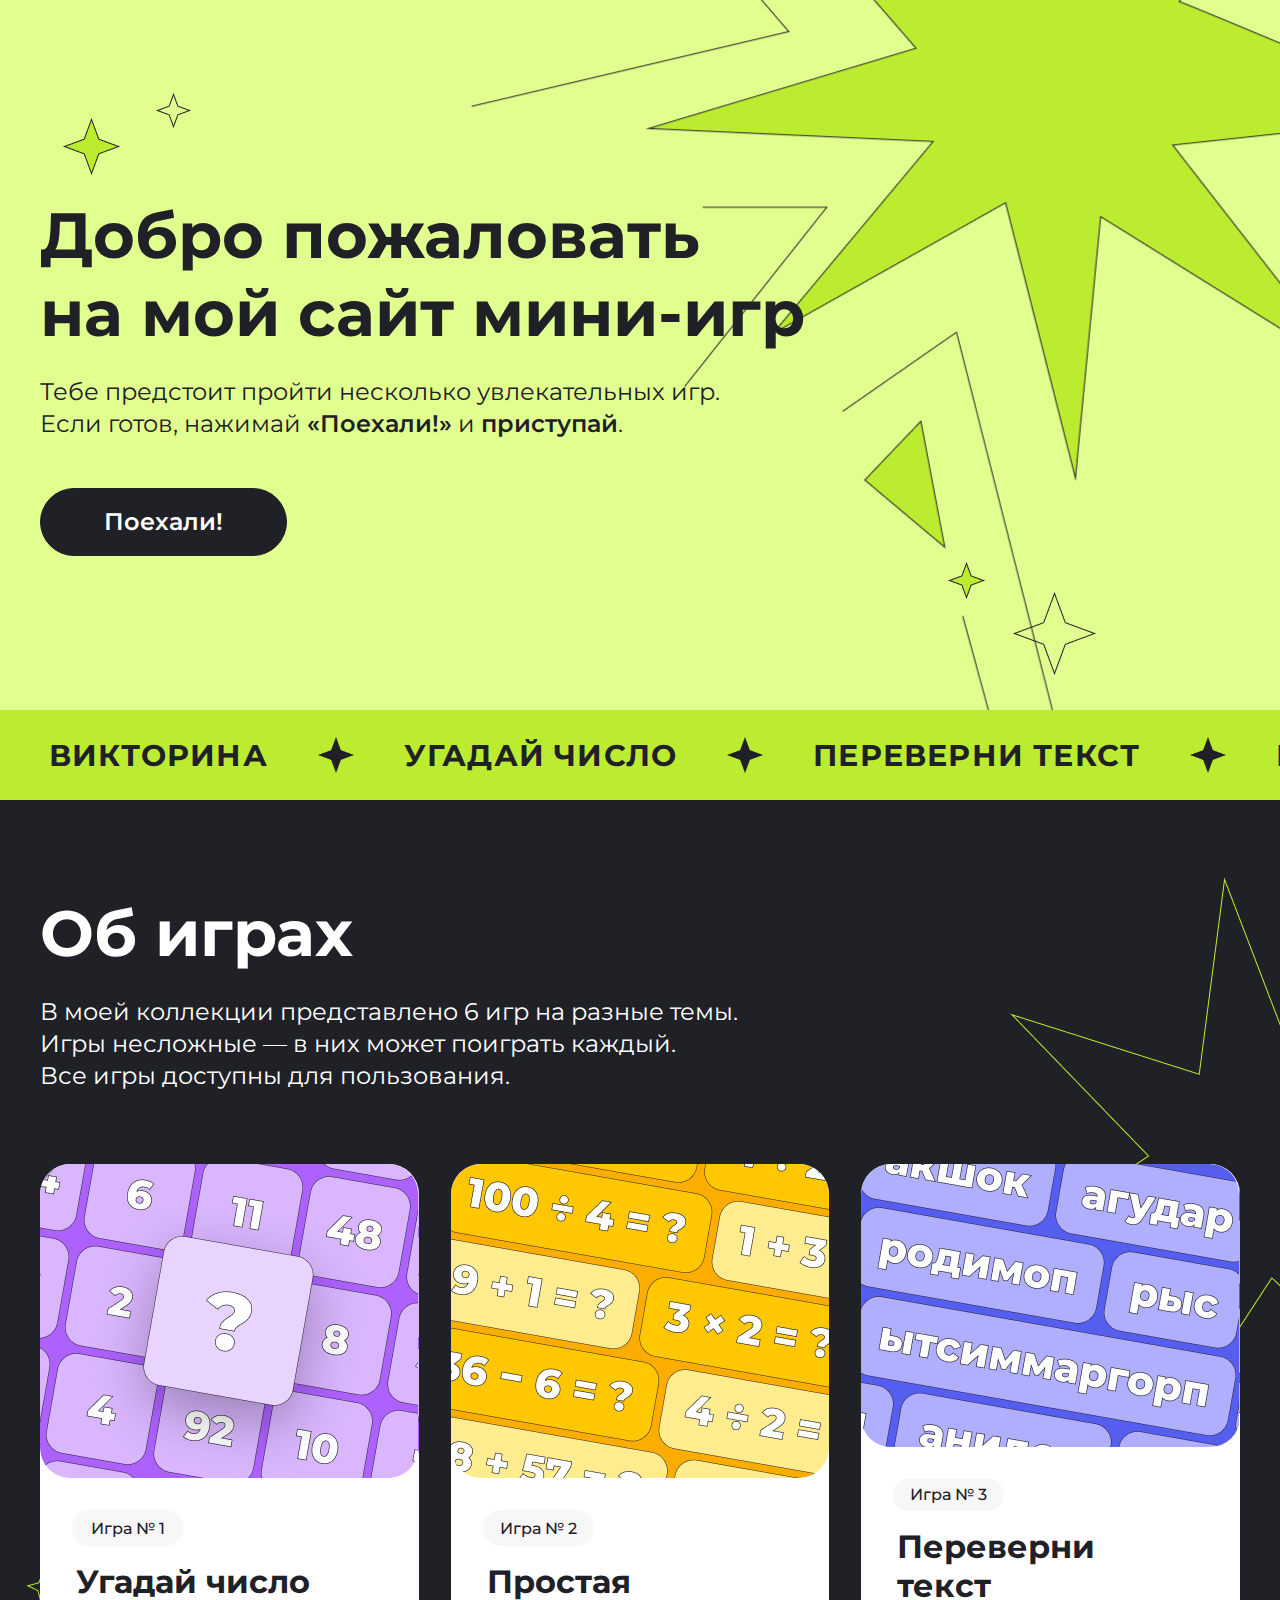
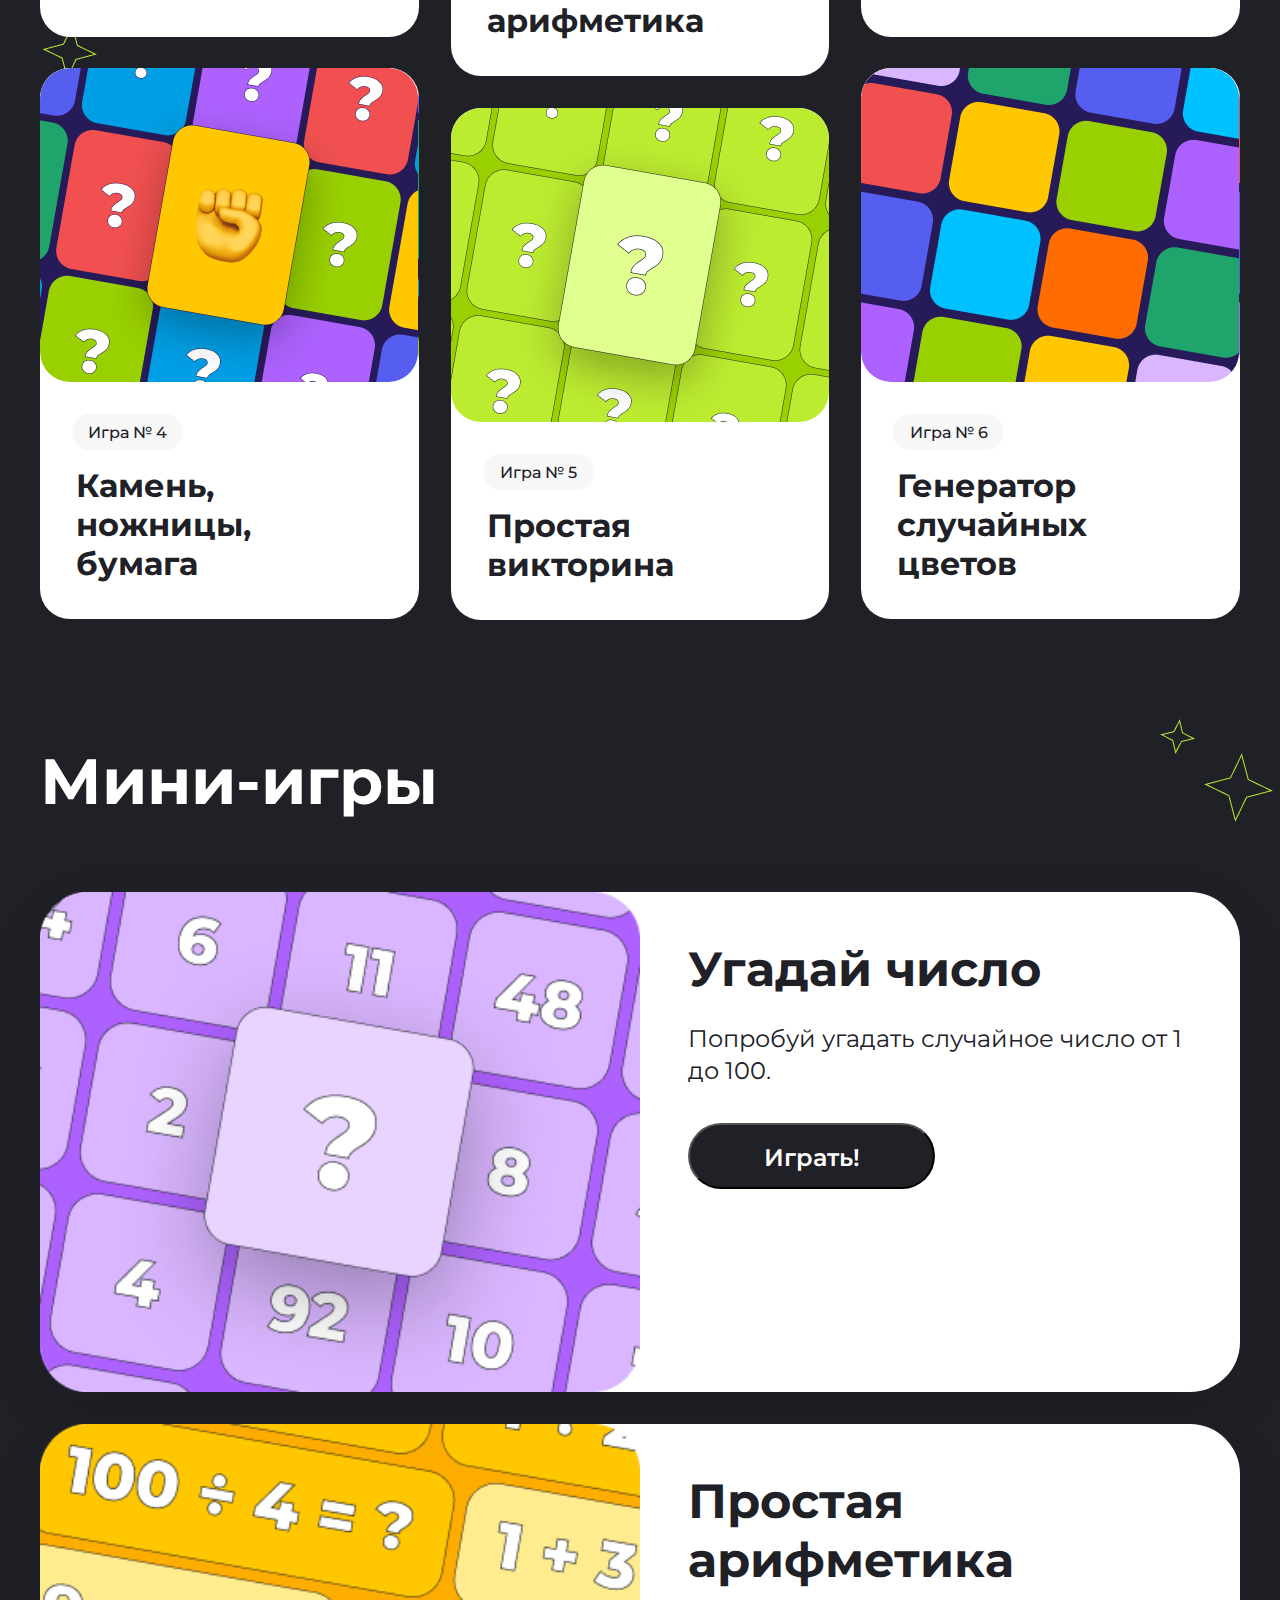
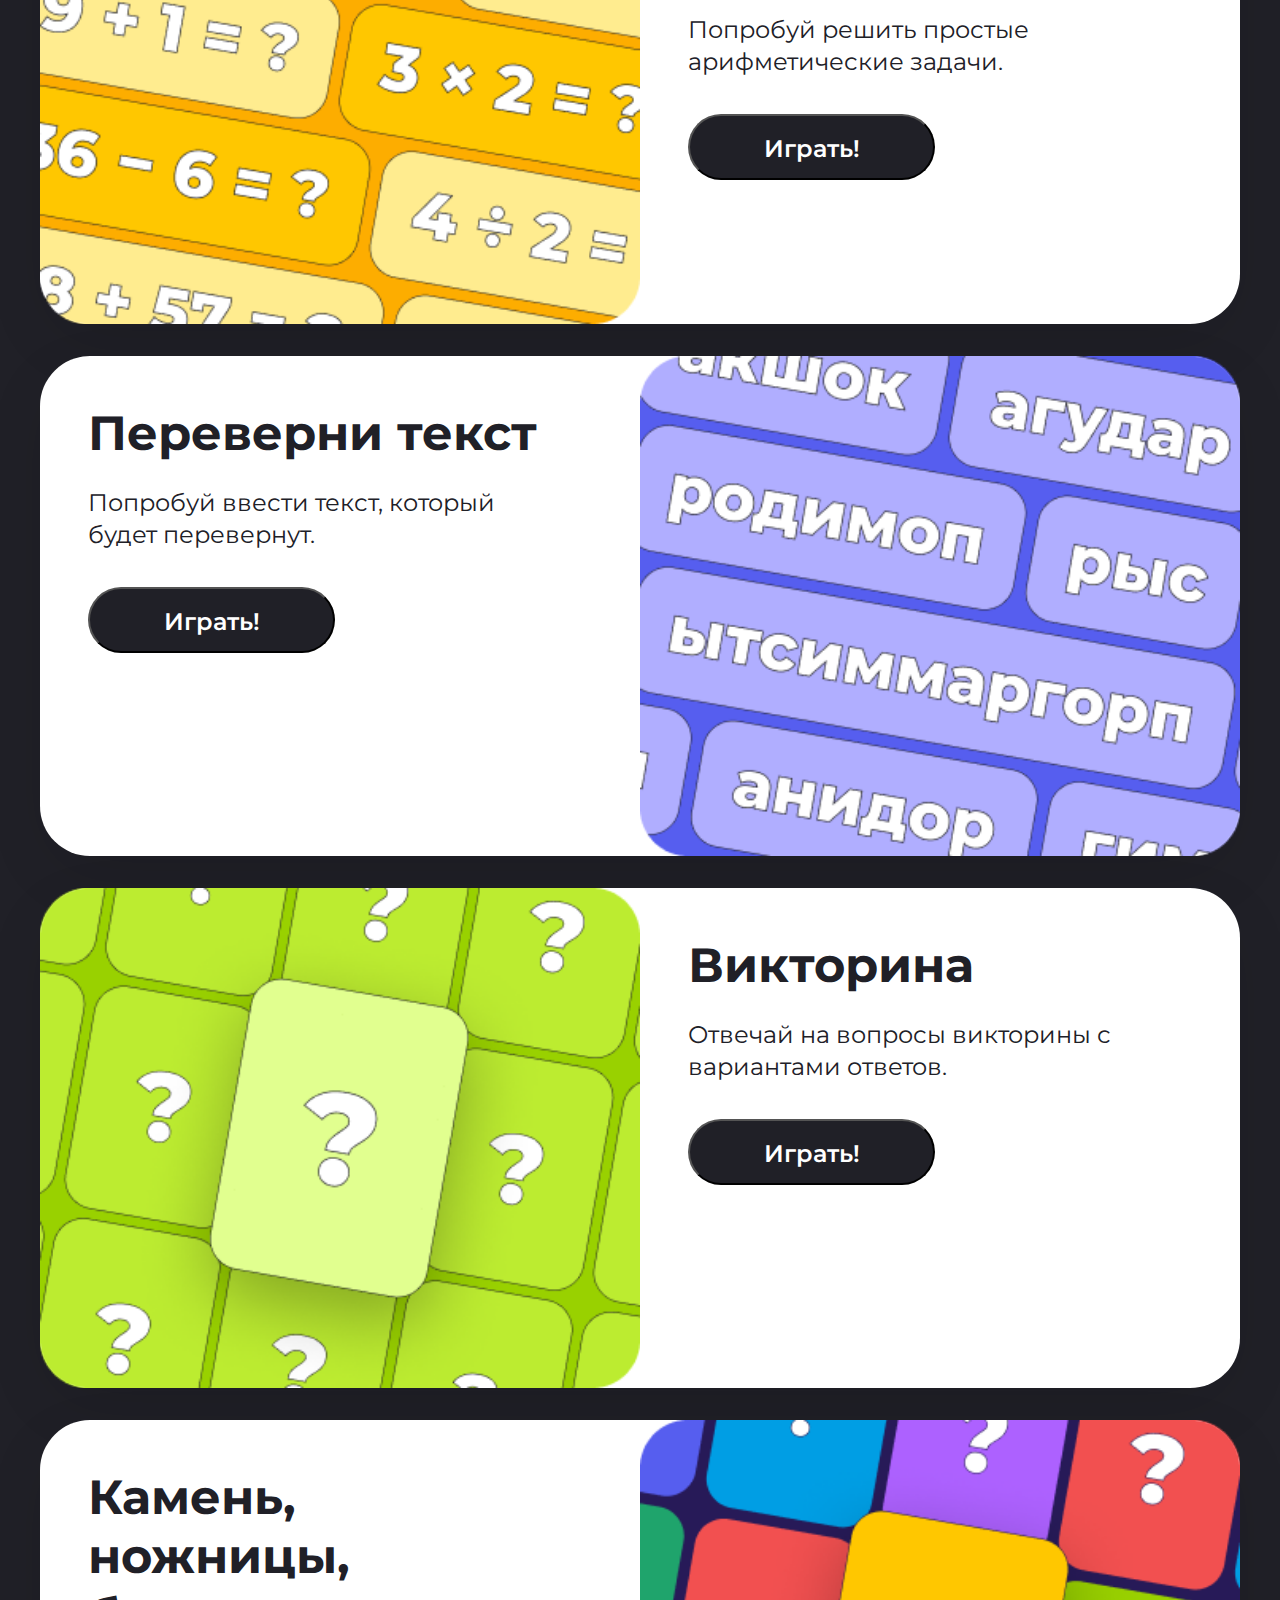
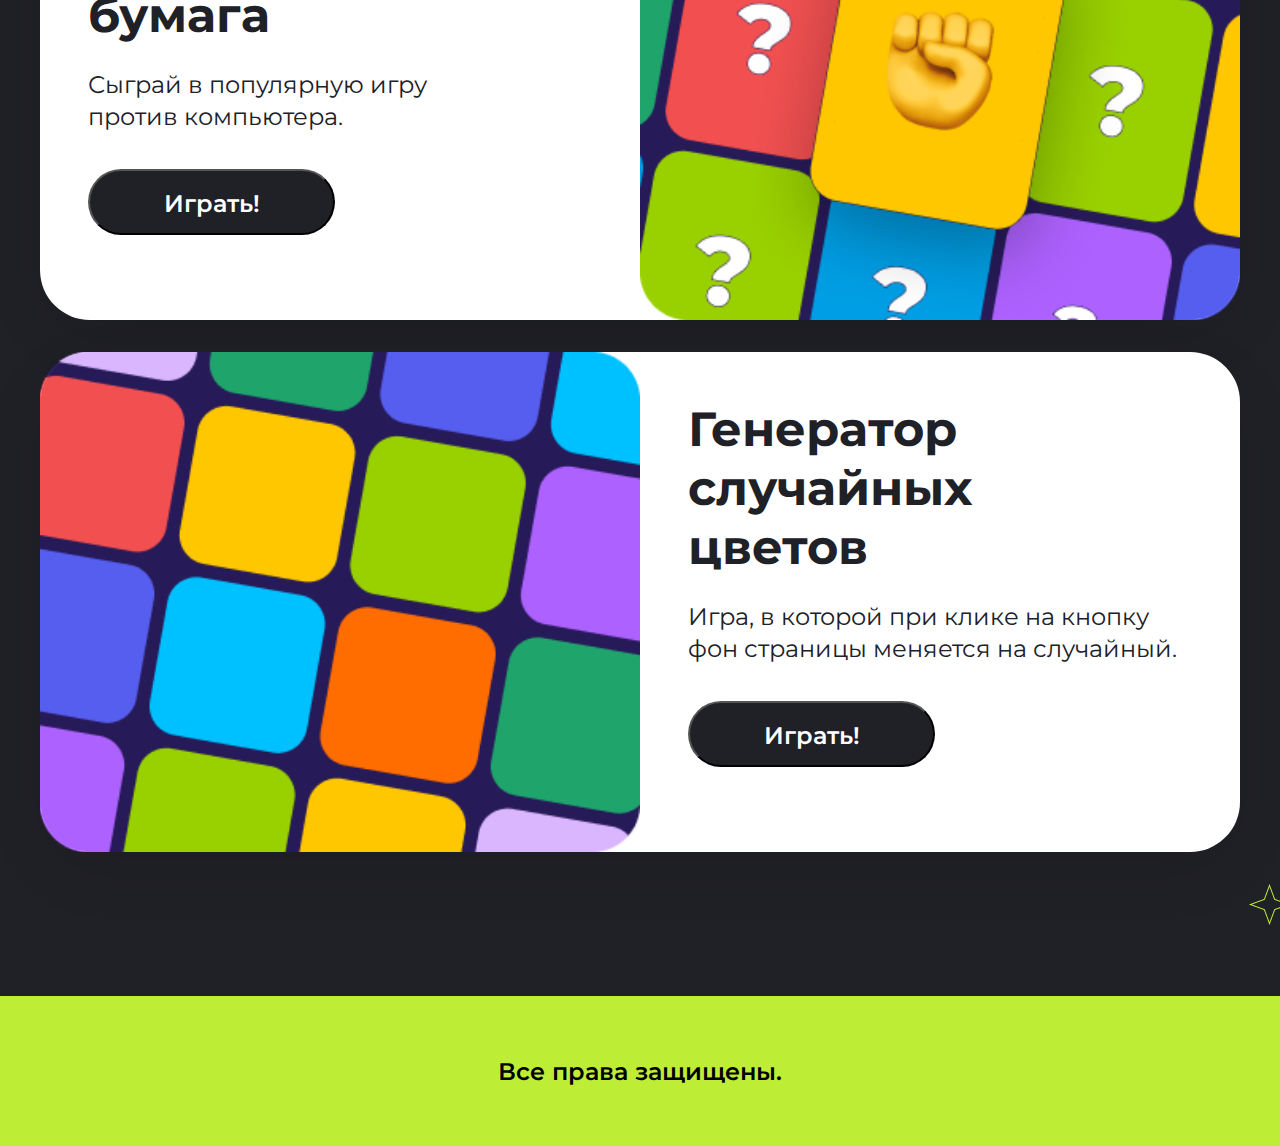
==== index.html @ 192790c7 "улучшил решение в заданиях по коду в hw-5.js" ====
<!DOCTYPE html>
<html lang="en">

<head>
    <meta charset="UTF-8">
    <meta http-equiv="X-UA-Compatible" content="IE=edge">
    <meta name="viewport" content="width=device-width, initial-scale=1.0">
    <title>Мини-игры</title>
    <link rel="preconnect" href="https://fonts.googleapis.com">
    <link rel="preconnect" href="https://fonts.gstatic.com" crossorigin>
    <link href="https://fonts.googleapis.com/css2?family=Montserrat:wght@400;500;600;700&display=swap" rel="stylesheet">
    <link rel="stylesheet" href="style.css">
</head>

<body>
    <div class="top center">
        <header class="top__header">
            <section class="top__content">
                <h1 class="top__title">Добро пожаловать <br> на мой сайт мини-игр</h1>
                <p class="top__text">
                    Тебе предстоит пройти несколько<br class="top__mobile-br"> увлекательных игр.<br
                        class="top__desktop-br">
                    Если готов,<br class="top__mobile-br"> нажимай <span
                        class="top__text top__text_bold">«Поехали!»</span> и
                    <span class="top__text top__text_bold">приступай</span>.
                </p>
                <a href="#games" class="top__button" id="go-button">Поехали!</a>
            </section>
        </header>
    </div>

    <div class="banner">
        <div class="banner__content">
            <!-- Оригинальное содержимое -->
            <div class="banner__text">Викторина</div>
            <img src="img/Star.png" alt="banner__text" class="banner__star">
            <div class="banner__text">угадай число</div>
            <img src="img/Star.png" alt="banner__text" class="banner__star">
            <div class="banner__text">Переверни текст</div>
            <img src="img/Star.png" alt="banner__text" class="banner__star">
            <div class="banner__text">Простая арифметика</div>
            <img src="img/Star.png" alt="banner__text" class="banner__star">
            <div class="banner__text">Камень, ножницы, бумага</div>
            <img src="img/Star.png" alt="banner__text" class="banner__star">
            <div class="banner__text">Генератор случайных цветов</div>
            <img src="img/Star.png" alt="banner__text" class="banner__star">
            <!-- Дублированное содержимое -->
            <div class="banner__text">Викторина</div>
            <img src="img/Star.png" alt="banner__text" class="banner__star">
            <div class="banner__text">угадай число</div>
            <img src="img/Star.png" alt="banner__text" class="banner__star">
            <div class="banner__text">Переверни текст</div>
            <img src="img/Star.png" alt="banner__text" class="banner__star">
            <div class="banner__text">Простая арифметика</div>
            <img src="img/Star.png" alt="banner__text" class="banner__star">
            <div class="banner__text">Камень, ножницы, бумага</div>
            <img src="img/Star.png" alt="banner__text" class="banner__star">
            <div class="banner__text">Генератор случайных цветов</div>
            <img src="img/Star.png" alt="banner__text" class="banner__star">
        </div>
    </div>

    <section class="games center" id="games">
        <h2 class="games__title">Об играх</h2>
        <p class="games__description">
            В моей коллекции представлено 6 игр на разные темы. <br>
            Игры несложные — в них может поиграть каждый. <br>
            Все игры доступны для пользования.
        </p>
        <div class="games__list">
            <a class="games__card games__card_1" href="#game1">
                <div class="games__image games__image_1"></div>
                <div class="games__number">Игра № 1</div>
                <div class="games__name">Угадай число</div>
            </a>
            <a class="games__card games__card_2" href="#game2">
                <div class="games__image games__image_2"></div>
                <div class="games__number">Игра № 2</div>
                <div class="games__name">Простая арифметика</div>
            </a>
            <a class="games__card games__card_3" href="#game3">
                <div class="games__image games__image_3"></div>
                <div class="games__number">Игра № 3</div>
                <div class="games__name">Переверни текст</div>
            </a>
            <a class="games__card games__card_4 games__card_top" href="#game4">
                <div class="games__image games__image_4"></div>
                <div class="games__number">Игра № 4</div>
                <div class="games__name">Камень, ножницы, бумага</div>
            </a>
            <a class="games__card games__card_5" href="#game5">
                <div class="games__image games__image_5"></div>
                <div class="games__number">Игра № 5</div>
                <div class="games__name">Простая викторина</div>
            </a>
            <a class="games__card games__card_6 games__card_top" href="#game6">
                <div class="games__image games__image_6"></div>
                <div class="games__number">Игра № 6</div>
                <div class="games__name">Генератор случайных цветов</div>
            </a>
        </div>
    </section>

    <section class="minigames center" id="minigames">
        <h1 class="minigames__title">Мини-игры</h1>
        <div class="minigames__list">

        <!-- Карточка 1 -->
        <div class="card" id="game1">
            <img class="card__image" src="./img/card1.png" alt="Угадай число">
            <div class="card__content">
                <h2 class="card__title">Угадай число</h2>
                <p class="card__description">Попробуй угадать случайное число от 1 до 100.</p>
                <button class="card__button">Играть!</button>
            </div>
        </div>

        <!-- Карточка 2 -->
        <div class="card" id="game2">
            <img class="card__image" src="./img/card2.png" alt="Простая арифметика">
            <div class="card__content">
                <h2 class="card__title">Простая арифметика</h2>
                <p class="card__description">Попробуй решить простые арифметические задачи.</p>
                <button class="card__button">Играть!</button>
            </div>
        </div>

        <!-- Карточка 3 -->
        <div class="card" id="game3">
            <div class="card__content">
                <h2 class="card__title">Переверни<br class="card__mobile-br"> текст</h2>
                <p class="card__description">Попробуй ввести текст, который <br class="card__desktop-br">будет перевернут.</p>
                <button class="card__button">Играть!</button>
            </div>
            <img class="card__image" src="./img/card3.png" alt="Переверни текст">
        </div>

        <!-- Карточка 4 -->
        <div class="card" id="game4">
            <img class="card__image" src="./img/card5.png" alt="Викторина">
            <div class="card__content">
                <h2 class="card__title">Викторина</h2>
                <p class="card__description">Отвечай на вопросы викторины с вариантами ответов.</p>
                <button class="card__button">Играть!</button>
            </div>
        </div>

        <!-- Карточка 5 -->
        <div class="card" id="game5">
            <div class="card__content">
                <h2 class="card__title">Камень, <br class="card__mobile-br"><br class="card__desktop-br">ножницы, <br class="card__mobile-br"><br class="card__desktop-br">бумага</h2>
                <p class="card__description">Сыграй в популярную игру <br class="card__desktop-br"> <br class="card__mobile-br">против компьютера.</p>
                <button class="card__button">Играть!</button>
            </div>
            <img class="card__image" src="./img/card4.png" alt="Камень, ножницы, бумага">
        </div>

        <!-- Карточка 6 -->
        <div class="card" id="game6">
            <img class="card__image" src="./img/card6.png" alt="Генератор случайных цветов">
            <div class="card__content">
                <h2 class="card__title">Генератор &#10; случайных &#10; цветов</h2>
                <p class="card__description">Игра, в которой при клике <br class="card__mobile-br"> на кнопку <br class="card__desktop-br"> фон страницы <br class="card__mobile-br">меняется на случайный.</p>
                <button class="card__button">Играть!</button>
            </div>
        </div>
    </div>
</section>

<footer class="footer">
    <div class="footer__content">
        <p class="footer__text">Все права защищены.</p>
    </div>
</footer>

<script src="script.js"></script>
<script src="guess-number.js"></script>

</body>

</html>
---- style.css ----
@charset "UTF-8";
* {
  margin: 0;
  padding: 0;
  box-sizing: border-box;
}

html {
  scroll-behavior: smooth; /* Плавный скролл для всей страницы */
}

body {
  font-family: "Montserrat", sans-serif;
}

.center {
  padding-left: calc(50% - 600px);
  padding-right: calc(50% - 600px);
}

a {
  text-decoration: none;
}

.top {
  background-image: url(img/Group\ 1.png), url(img/Group\ 3.png);
  background-position: 63px 93px, calc(230% - 1px) calc(90% - 1px), 153% -230px;
  background-size: auto, auto;
  background-color: #E1FF8F;
  background-repeat: no-repeat;
  height: 710px;
}

.top__text {
  font-style: normal;
  font-weight: normal;
  font-size: 24px;
  line-height: 32px;
  color: #202027;
  margin-bottom: 16px;
}

.top__header {
  height: 77px;
  display: flex;
  flex-wrap: wrap;
}

.top__title {
  color: #202027;
  font-family: Montserrat;
  font-size: 64px;
  font-style: normal;
  font-weight: 700;
  line-height: normal;
  margin-top: 196px;
  margin-bottom: 24px;
  max-width: 790px;
}

.top__text {
  color: #202027;
  font-family: Montserrat;
  font-size: 24px;
  font-style: normal;
  font-weight: 400;
  line-height: 32px;
  margin-bottom: 48px;
}

.top__mobile-br {
  display: none;
}

.minigames__mobile-br {
  display: none;
}

.top__text_bold {
  color: #202027;
  font-family: Montserrat;
  font-size: 24px;
  font-style: normal;
  font-weight: 600;
  line-height: 32px;
}

.top__button {
  display: flex;
  width: 247px;
  padding: 16px 28px;
  justify-content: center;
  align-items: center;
  gap: 10px;
  border-radius: 60px;
  border: 1px solid #202027;
  background: #202027;
  font-family: "Montserrat";
  color: #FFF;
  text-align: center;
  font-size: 24px;
  font-style: normal;
  font-weight: 600;
  line-height: 141.688%;
  cursor: pointer;
}

.top__button:hover {
  color: #202027;
  background: #FFF;
  transition: all 1s;
}

.banner {
  display: flex;
  flex-direction: row;
  background-color: #BCEC30;
  padding: 27px 49px;
  justify-content: space-between;
  background-repeat: no-repeat;
  overflow: hidden; /* Скрываем содержимое, выходящее за пределы блока */
  position: relative; /* Для корректного позиционирования */
  white-space: nowrap; /* Запрещаем перенос строк */
}

.banner__content {
  display: flex;
  flex-direction: row;
  align-items: center;
  animation: marquee 20s linear infinite; /* Анимация бегущей строки */
}

.banner__text {
  color: #202027;
  font-size: 30px;
  font-style: normal;
  font-weight: 700;
  line-height: 110%;
  letter-spacing: 1.2px;
  text-transform: uppercase;
  margin-right: 50px; /* Отступ между текстом и изображением */
}

.banner__star {
  margin-right: 50px; /* Отступ между изображениями и текстом */
}

@keyframes marquee {
  0% {
    transform: translateX(0%); /* Начальная позиция (оригинальное содержимое) */
  }
  100% {
    transform: translateX(-50%); /* Конечная позиция (сдвигаем на половину ширины) */
  }
}
.games {
  display: flex;
  flex-direction: column;
  align-items: flex-start;
  gap: 24px;
  align-self: stretch;
  background: #202027;
  height: 1470px;
  background-repeat: no-repeat;
  background-image: url(img/Star\ 1.png), url(img/Group\ 4.png);
  background-position: 983px 77px, 25px 770px;
  background-size: auto, auto;
}

.games__title {
  color: #FFF;
  font-family: Montserrat;
  font-size: 64px;
  font-style: normal;
  font-weight: 700;
  line-height: normal;
  padding-top: 94px;
}

.games__description {
  color: #FFF;
  font-family: Montserrat;
  font-size: 24px;
  font-style: normal;
  font-weight: 400;
  line-height: 32px;
  max-width: 788px;
}

.games__list {
  padding-top: 48px;
  max-height: 1060px;
  max-width: 1200px;
  display: flex;
  flex-wrap: wrap;
  gap: 32px;
}

.games__card {
  display: flex;
  flex-direction: column;
  flex: 1 1 calc(33.333% - 32px);
  /* Три карточки в строке с учетом gap */
  background-color: #FFFFFF;
  border-radius: 30px;
  overflow: hidden;
  /* Чтобы скругленные углы работали корректно */
  box-sizing: border-box;
  /* Учитываем padding и border в ширине */
}

.games__card:hover {
  transform: scale(1.05);
  transition: all 1s;
}

.games__image {
  border-radius: 30px;
  height: 314px;
  background-size: cover;
  background-repeat: no-repeat;
  background-position: center;
}

.games__card_top {
  margin-top: -40px;
}

.games__image_1 {
  background: url(img/card1.png);
}

.games__image_2 {
  background: url(img/card2.png);
}

.games__image_3 {
  background: url(img/card3.png);
}

.games__image_4 {
  background: url(img/card4.png);
}

.games__image_5 {
  background: url(img/card5.png);
}

.games__image_6 {
  background: url(img/card6.png);
}

.stone {
  position: absolute;
}

.games__number {
  width: 111px;
  height: 36px;
  color: rgb(32, 32, 39);
  font-size: 16px;
  font-weight: 500;
  border-radius: 52.58px;
  background: rgb(247, 247, 247);
  display: flex;
  justify-content: center;
  align-items: center;
  margin-top: 32px;
  margin-left: 32px;
  margin-bottom: 16px;
}

.games__name {
  color: rgb(32, 32, 39);
  font-size: 32px;
  font-weight: 700;
  text-align: left;
  padding: 0 36px 32px;
  max-width: 372px;
}

/* Высота карточек */
.games__card_1,
.games__card_3 {
  height: 473px;
}

.games__card_2,
.games__card_5 {
  height: 512px;
}

.games__card_4,
.games__card_6 {
  height: 551px;
}

.minigames {
  position: relative;
  padding-top: 72px;
  padding-bottom: 144px;
  display: flex;
  flex-wrap: wrap;
  flex-direction: column;
  background: rgb(32, 32, 39);
  background-repeat: no-repeat;
  background-image: url(img/Group\ 5.png), url(img/Group\ 6.png);
  background-position: 1158px 47px, 1249px 3366px;
  background-size: auto, auto;
}

.minigames__title {
  color: rgb(255, 255, 255);
  font-family: inherit;
  font-size: 64px;
  font-weight: 700;
  line-height: 78px;
  text-align: left;
  margin-bottom: 40px;
}

.minigames__list {
  display: flex;
  flex-wrap: wrap;
  flex-direction: column;
}

.card {
  margin-top: 32px;
  display: flex;
  max-height: 500px;
  border-radius: 50px;
  box-shadow: 0px 20px 67px -12px rgba(0, 0, 0, 0.13);
  background: rgb(255, 255, 255);
  justify-content: space-between;
  height: 500px;
  flex-direction: row;
  transition: transform 0.3s ease, box-shadow 0.3s ease;
  /* Плавное увеличение и тень */
  position: relative;
  /* Для z-index */
}

.card:hover {
  transform: scale(1.05);
  /* Увеличение на 5% */
  z-index: 1;
  /* Поднимаем карточку над другими */
  transition: all 1s;
  box-shadow: 0px 20px 67px -12px rgba(0, 0, 0, 0.3);
  /* Увеличенная тень */
}

.card__content {
  padding: 48px;
  display: flex;
  flex-wrap: wrap;
  flex-direction: column;
  align-items: flex-start;
  width: 600px;
}

.card__title {
  color: rgb(32, 32, 39);
  font-family: inherit;
  font-size: 48px;
  font-weight: 700;
  line-height: 59px;
  text-align: left;
  white-space: pre-line;
  /* Сохраняет переносы строк */
  word-break: break-word;
  /* Переносит длинные слова, если они не помещаются */
}

.card__description {
  color: rgb(32, 32, 39);
  font-family: inherit;
  font-size: 24px;
  font-weight: 400;
  line-height: 32px;
  text-align: left;
  margin-top: 24px;
  display: block;
  white-space: pre-line;
  /* Сохраняет переносы строк */
  word-break: break-word;
  /* Переносит длинные слова, если они не помещаются */
}

.card__button {
  margin-top: 36px;
  padding: 16px 28px 16px 28px;
  border-radius: 60px;
  background: rgb(32, 32, 39);
  color: rgb(255, 255, 255);
  font-family: inherit;
  font-size: 24px;
  font-weight: 600;
  line-height: 141.69%;
  text-align: center;
  width: 247px;
  height: 66px;
  cursor: pointer;
}

.card__button:hover {
  background: rgb(255, 255, 255);
  color: rgb(32, 32, 39);
}

.card__image {
  max-width: 600px;
  max-height: 500px;
  border-radius: 30px;
}

.card__mobile-br {
  display: none; /* По умолчанию скрыт */
}

.card__desktop-br {
  display: inline; /* По умолчанию виден */
}

.footer {
  width: 100%;
  height: 150px;
  flex-shrink: 0;
  background: #BDED35;
  display: flex;
  justify-content: center;
  align-items: center;
}

.footer__content {
  text-align: center;
}

.footer__text {
  color: #000;
  font-family: Montserrat, sans-serif;
  font-size: 24px;
  font-style: normal;
  font-weight: 600;
  line-height: normal;
  margin: 0;
}

@media (max-width: 767px) {
  .center {
    padding-left: 16px;
    padding-right: 16px;
  }
  .games {
    display: none;
    /* Скрываем блок "Об играх" */
  }
  .top {
    background-image: url(img/Group\ 10.png), url(img/Group\ 11.png), url(img/Vectormob.png);
    background-position: 37px 64px, 272px 557px, 215px 0;
    background-size: auto, auto;
    background-color: #E1FF8F;
    background-repeat: no-repeat;
    height: 676px;
    display: flex;
    flex-direction: column;
    align-items: center; /* Центрируем элементы по горизонтали */
    text-align: center; /* Центрируем текст */
  }
  .top__button {
    width: 285px;
    padding: 16px 28px;
    color: #FFF;
    font-size: 16px;
    border-radius: 60px;
    margin-top: 36px; /* Отступ сверху для кнопки */
    text-align: center; /* Центрируем текст внутри кнопки */
  }
  .top__button:hover {
    background: #202027; /* Отключаем изменение цвета */
    color: #FFF; /* Отключаем изменение текста */
  }
  .minigames__button:hover {
    background: rgb(32, 32, 39);
    /* Отключаем изменение цвета */
    color: rgb(255, 255, 255);
    /* Отключаем изменение текста */
  }
  .banner {
    padding: 16px 24px;
    /* Уменьшаем отступы для мобильной версии */
  }
  .banner__text {
    font-size: 16px;
    /* Уменьшаем размер текста */
  }
  .banner__star {
    width: 20px;
    /* Уменьшаем размер звезды */
  }
  .minigames {
    padding-top: 48px;
    padding-bottom: 48px;
  }
  .minigames__title {
    font-size: 40px;
    font-style: normal;
    font-weight: 700;
    line-height: normal;
    margin-bottom: 24px;
  }
  .card {
    flex-direction: column;
    height: auto;
    max-height: none;
  }
  .card__content {
    order: 2;
    width: 100%;
    padding: 24px;
  }
  .card__image {
    order: 1;
    max-width: 100%;
    border-radius: 30px 30px 0 0;
  }
  .card__button {
    width: 100%;
    padding: 16px 28px;
    border-radius: 60px;
    font-size: 16px;
    font-weight: 600;
  }
  .card__title {
    font-size: 32px;
    font-style: normal;
    font-weight: 700;
    line-height: normal;
  }
  .card__description {
    font-size: 16px;
    font-style: normal;
    font-weight: 400;
    line-height: normal;
  }
  .top__title {
    width: 296px;
    font-size: 40px;
    font-style: normal;
    font-weight: 700;
    line-height: normal;
    margin-top: 147px;
    text-align: center; /* Центрируем заголовок */
  }
  .top__text {
    width: 296px;
    font-size: 16px;
    font-style: normal;
    font-weight: 400;
    line-height: normal;
    margin-top: 24px;
    margin-bottom: 36px;
    text-align: center; /* Центрируем текст */
  }
  .top__text_bold {
    font-size: 16px;
    font-style: normal;
    font-weight: 600;
    line-height: normal;
  }
  .card {
    margin-top: 24px;
  }
  .card__mobile-br {
    display: inline; /* Показываем на мобильных */
  }
  .card__desktop-br {
    display: none; /* Скрываем на мобильных */
  }
  .top__desktop-br {
    display: none;
  }
  .top__mobile-br {
    display: inline;
  }
  .footer {
    height: 100px;
  }
  .footer__text {
    font-size: 16px;
    font-weight: 600;
  }
}
@media (min-width: 768px) and (max-width: 833px) {
  /* Общие стили для планшетов */
  .center {
    padding-left: 24px;
    padding-right: 24px;
  }
  /* Стили для блока .top */
  .top {
    background-image: url(img/Vector.png), url(img/Group\ 7.png), url(img/Group\ 8.png);
    height: 600px; /* Уменьшаем высоту */
    background-position: 450px -1px, 48px 45px, 550px 440px;
  }
  .top__content {
    margin-top: 60px;
  }
  .top__title {
    font-size: 48px; /* Уменьшаем размер заголовка */
    margin-top: 120px; /* Корректируем отступы */
    margin-left: 0; /* Убираем смещение влево */
  }
  .top__text {
    font-size: 20px; /* Уменьшаем размер текста */
    margin-top: 24px; /* Корректируем отступы */
    transform: translateX(0); /* Убираем смещение */
  }
  .top__button {
    width: 220px; /* Уменьшаем ширину кнопки */
    font-size: 20px; /* Уменьшаем размер текста кнопки */
    margin-top: 24px; /* Корректируем отступы */
  }
  /* Стили для блока .banner */
  .banner {
    padding: 20px 32px; /* Корректируем отступы */
  }
  .banner__text {
    font-size: 24px; /* Уменьшаем размер текста */
  }
  .banner__star {
    width: 24px; /* Уменьшаем размер звезды */
  }
  /* Стили для блока .games */
  .games {
    background-position: 310px 77px, 5px 1350px;
  }
  .games__image_1,
  .games__image_2,
  .games__image_3,
  .games__image_4,
  .games__image_5,
  .games__image_6 {
    background-position: center;
  }
  .games__name {
    font-size: 25px;
    padding: 0 30px 25px;
  }
  /* Стили для блока .minigames */
  .minigames {
    padding-top: 64px; /* Корректируем отступы */
    padding-bottom: 64px;
    background-position: 558px 47px, 1249px 3366px;
  }
  .minigames__list {
    padding-left: 0; /* Убираем отступы */
    padding-right: 0;
  }
  /* Стили для карточек */
  .card {
    flex-direction: row; /* Карточки в строку */
    height: 400px; /* Уменьшаем высоту карточек */
    max-height: none;
  }
  .card__content {
    width: 50%; /* Ширина контента 50% */
    padding: 32px; /* Корректируем отступы */
  }
  .card__image {
    width: 50%; /* Ширина изображения 50% */
    max-width: none;
    border-radius: 30px 0 0 30px; /* Скругляем левые углы */
  }
  .card__title {
    font-size: 36px; /* Уменьшаем размер заголовка */
    line-height: normal;
  }
  .card__description {
    font-size: 18px; /* Уменьшаем размер текста */
    line-height: normal;
  }
  .card__button {
    width: 200px; /* Уменьшаем ширину кнопки */
    font-size: 18px; /* Уменьшаем размер текста кнопки */
  }
  /* Стили для <br> */
  .card__mobile-br {
    display: none; /* Скрываем на планшетах */
  }
  .card__desktop-br {
    display: none; /* Скрываем на планшетах */
  }
  /* Стили для блока .footer */
  .footer {
    height: 120px; /* Уменьшаем высоту футера */
  }
  .footer__text {
    font-size: 20px; /* Уменьшаем размер текста */
  }
}/*# sourceMappingURL=style.css.map */
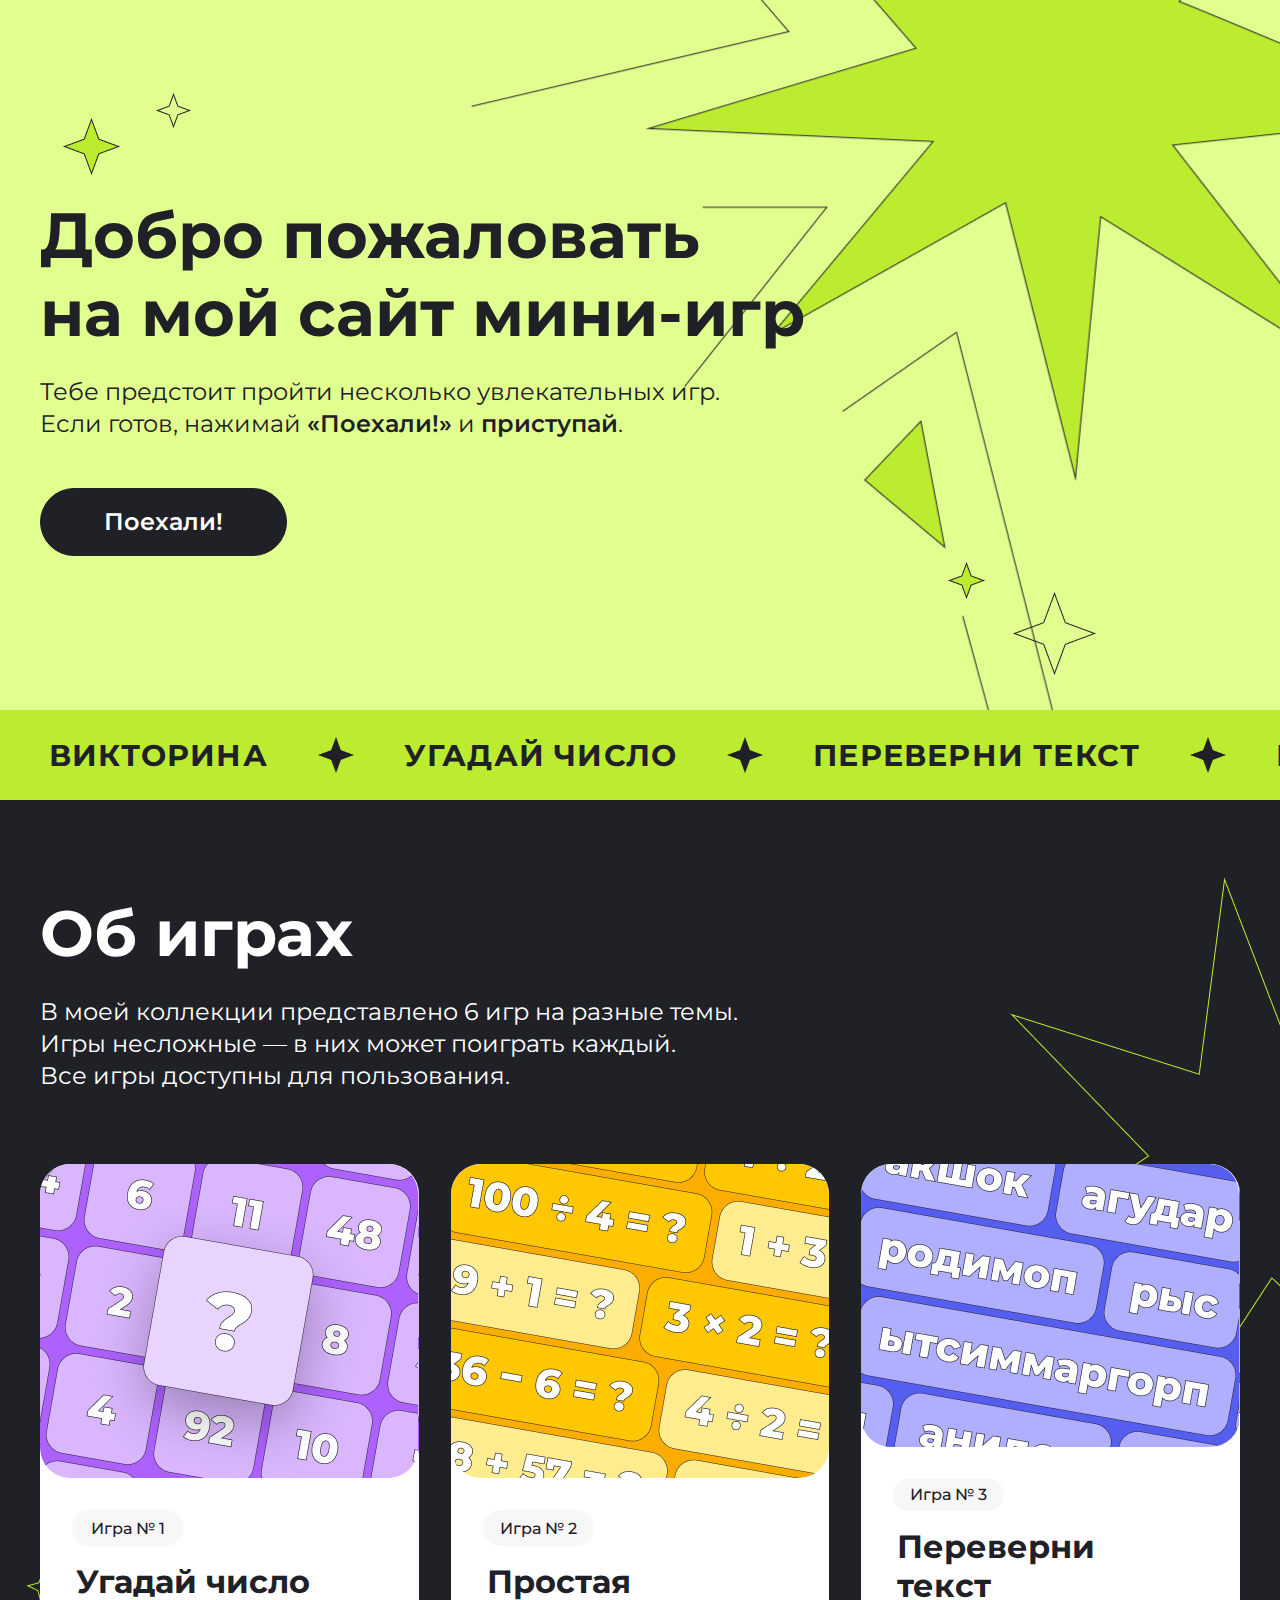
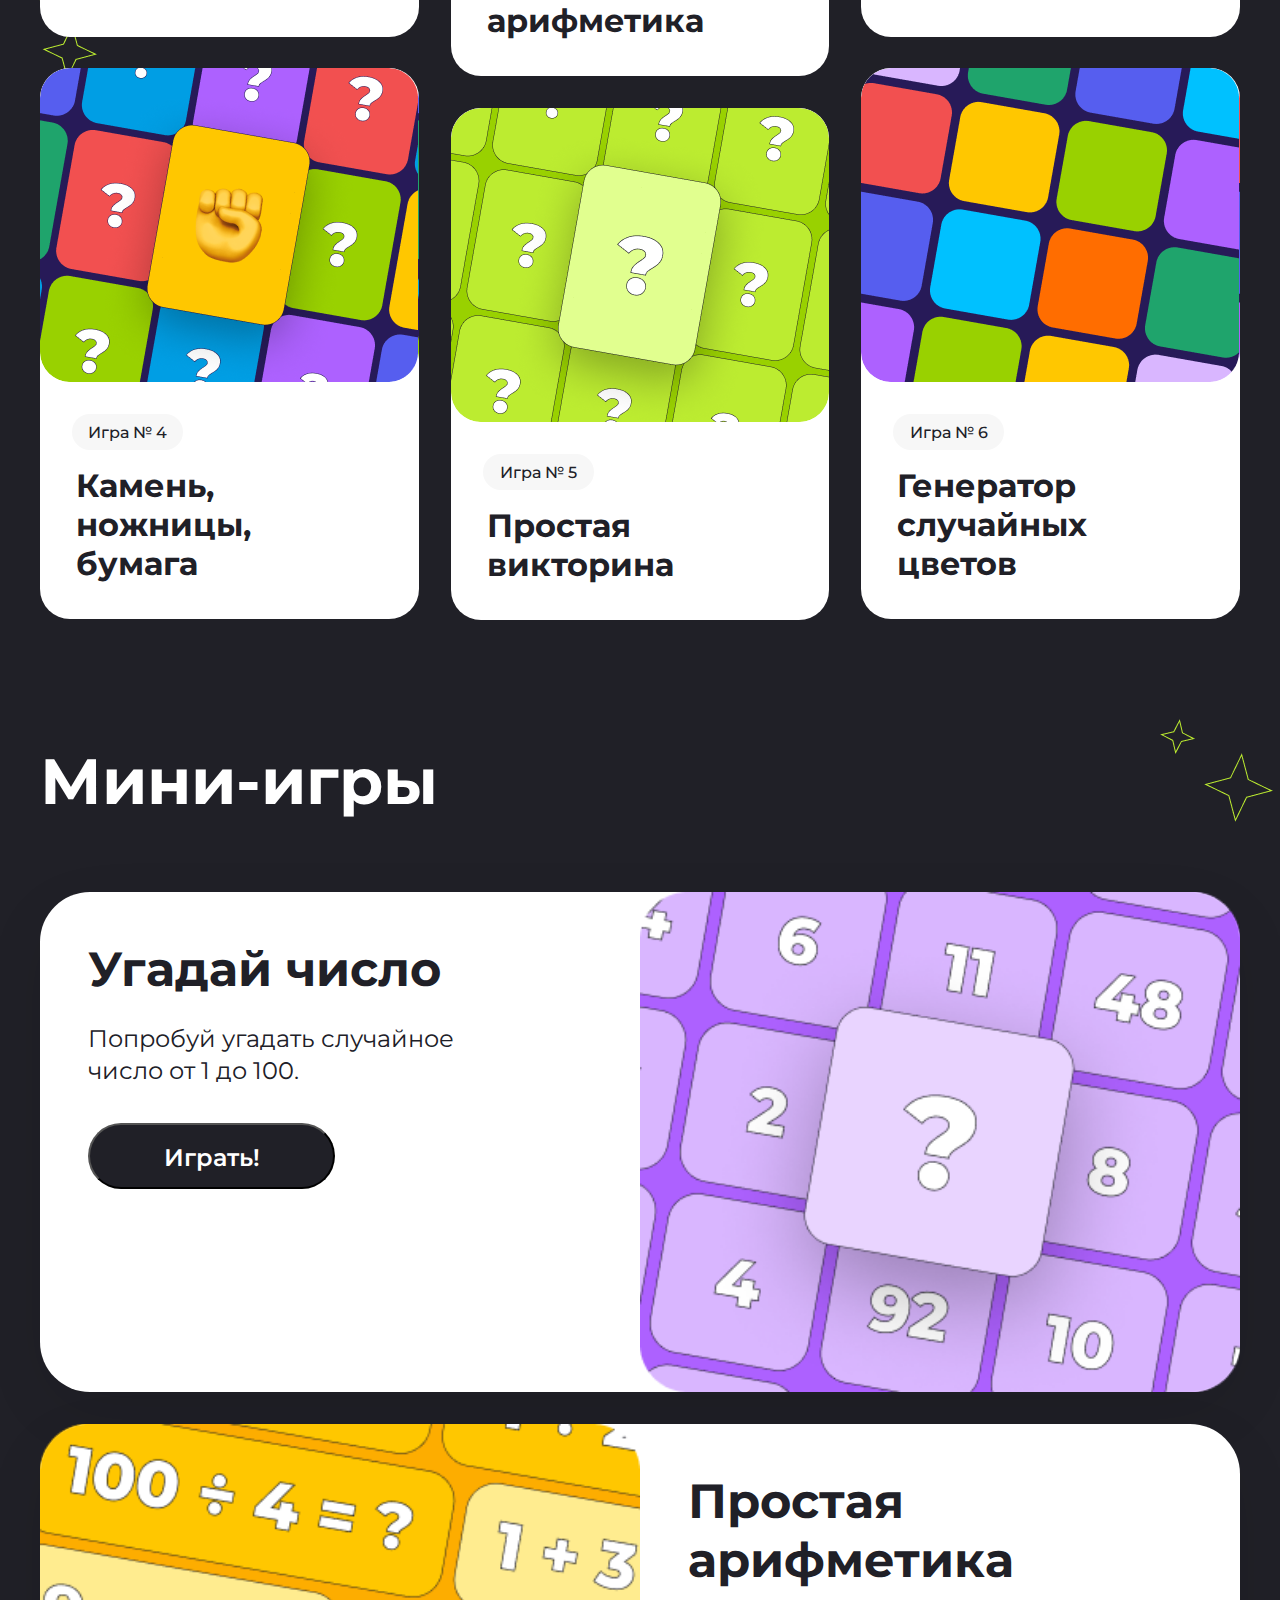
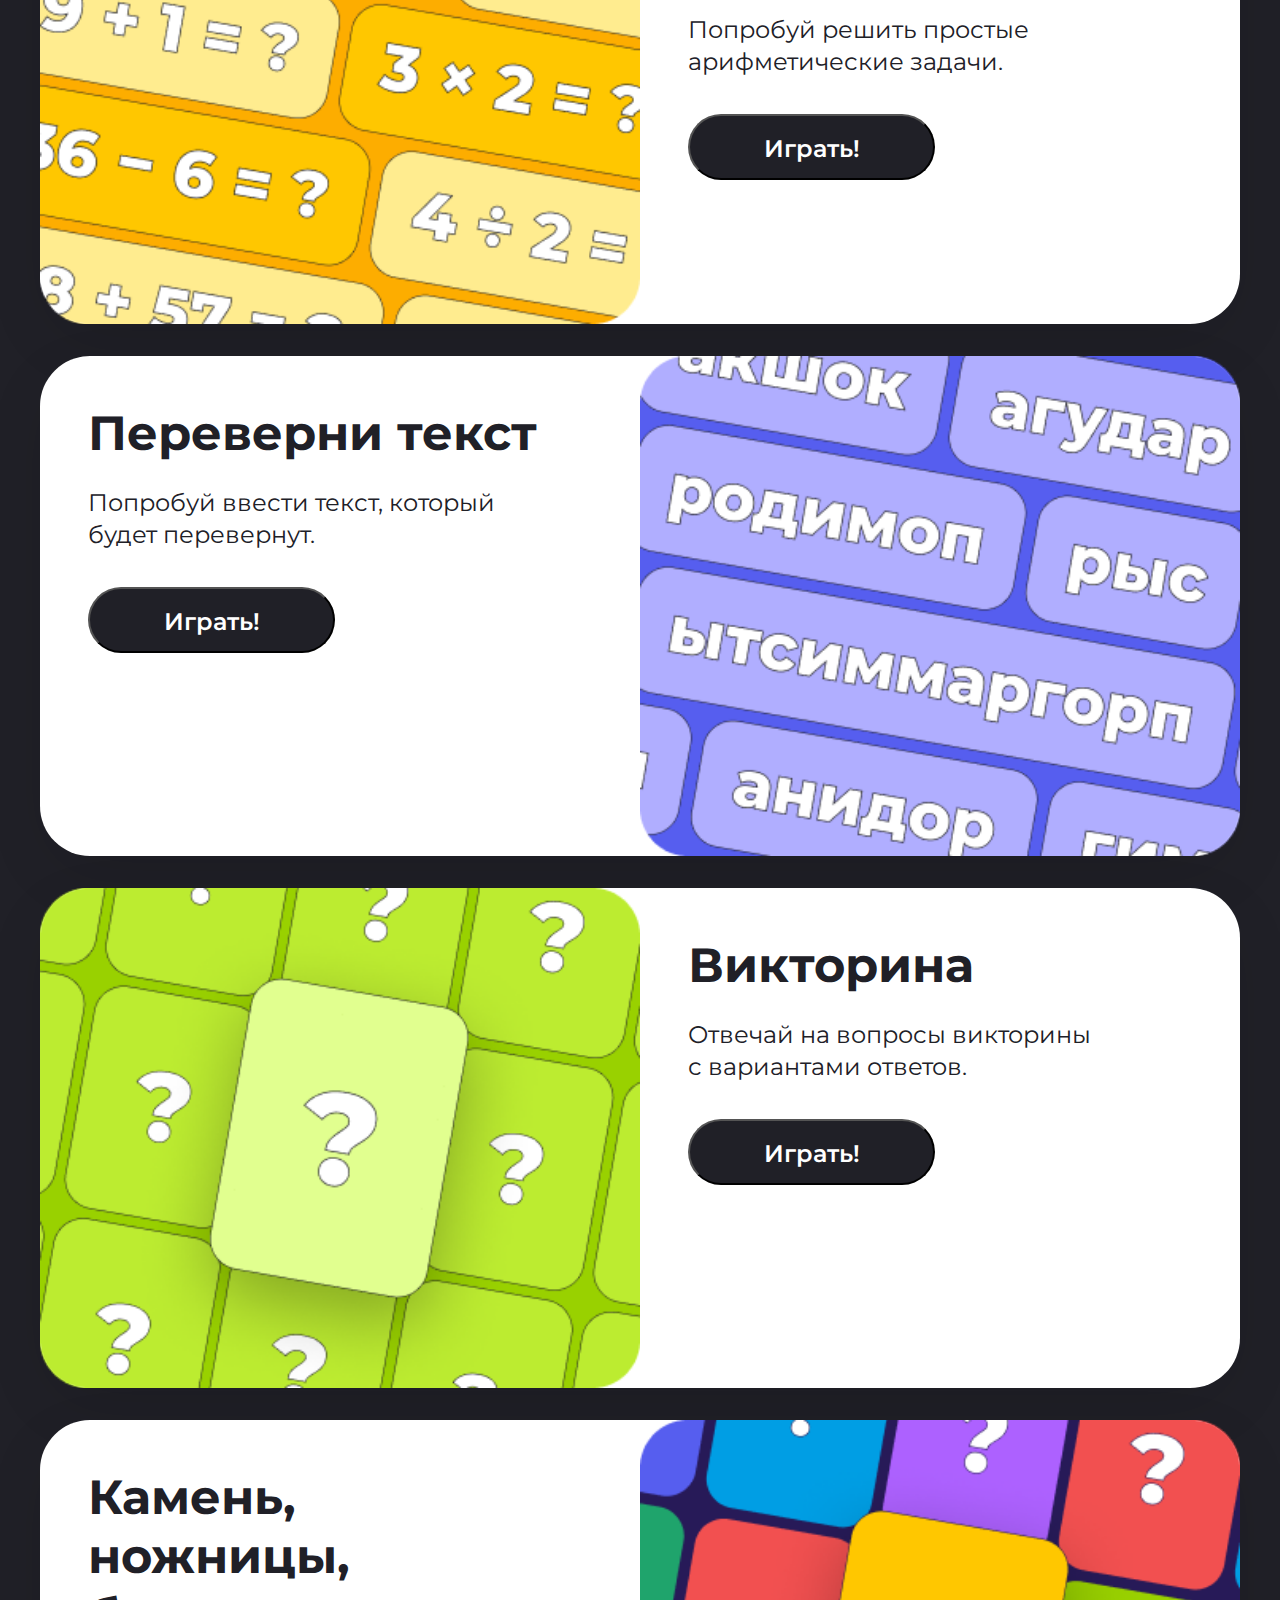
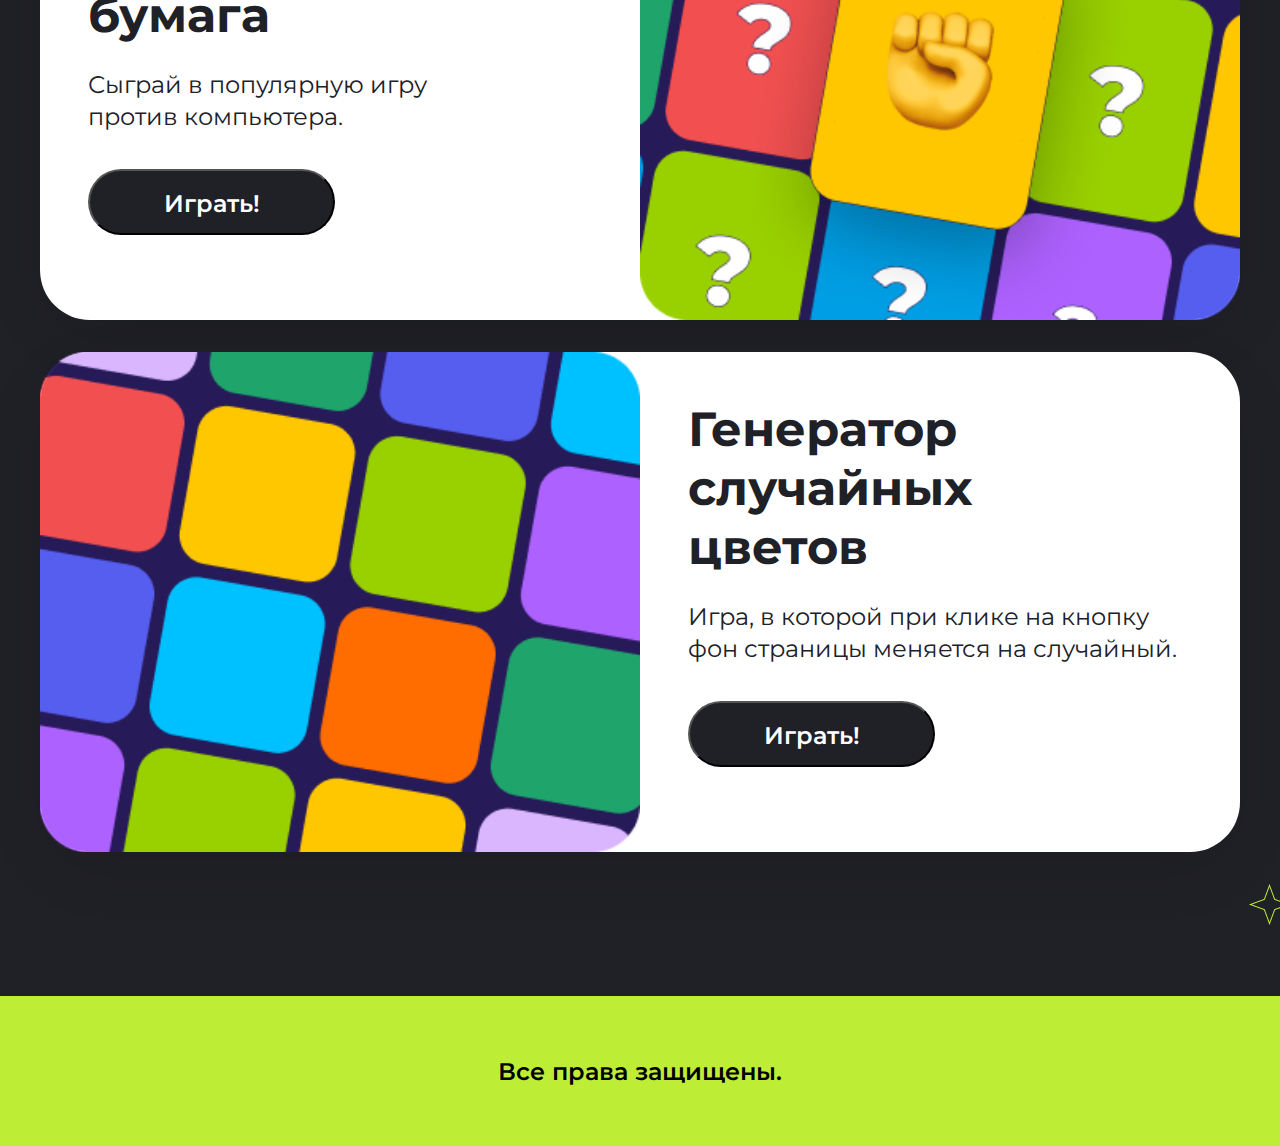
==== commit 3a5ffd97: "Создал ве тку hw6" ====
--- a/index.html
+++ b/index.html
@@ -107,12 +107,12 @@
 
         <!-- Карточка 1 -->
         <div class="card" id="game1">
-            <img class="card__image" src="./img/card1.png" alt="Угадай число">
             <div class="card__content">
                 <h2 class="card__title">Угадай число</h2>
-                <p class="card__description">Попробуй угадать случайное число от 1 до 100.</p>
+                <p class="card__description">Попробуй угадать случайное <br class="card__desktop-br">число от 1 до 100.</p>
                 <button class="card__button">Играть!</button>
             </div>
+            <img class="card__image" src="./img/card1.png" alt="Угадай число">
         </div>
 
         <!-- Карточка 2 -->
@@ -140,7 +140,7 @@
             <img class="card__image" src="./img/card5.png" alt="Викторина">
             <div class="card__content">
                 <h2 class="card__title">Викторина</h2>
-                <p class="card__description">Отвечай на вопросы викторины с вариантами ответов.</p>
+                <p class="card__description">Отвечай на вопросы викторины<br class="card__desktop-br"> с вариантами ответов.</p>
                 <button class="card__button">Играть!</button>
             </div>
         </div>
@@ -175,6 +175,7 @@
 
 <script src="script.js"></script>
 <script src="guess-number.js"></script>
+<script src="arithmetic-game.js"></script>
 
 </body>
 
--- a/style.css
+++ b/style.css
@@ -462,20 +462,20 @@
     background-size: auto, auto;
     background-color: #E1FF8F;
     background-repeat: no-repeat;
-    height: 676px;
+    height: 650px;
     display: flex;
     flex-direction: column;
     align-items: center; /* Центрируем элементы по горизонтали */
     text-align: center; /* Центрируем текст */
   }
   .top__button {
-    width: 285px;
+    max-width: 285px;
+    width: 100%; /* Кнопка будет занимать всю доступную ширину, но не более 285px */
     padding: 16px 28px;
     color: #FFF;
     font-size: 16px;
     border-radius: 60px;
-    margin-top: 36px; /* Отступ сверху для кнопки */
-    text-align: center; /* Центрируем текст внутри кнопки */
+    text-align: center;
   }
   .top__button:hover {
     background: #202027; /* Отключаем изменение цвета */
@@ -543,6 +543,14 @@
     font-style: normal;
     font-weight: 400;
     line-height: normal;
+  }
+  .top__content {
+    display: flex;
+    flex-direction: column;
+    align-items: center; /* Центрируем элементы по горизонтали */
+    text-align: center; /* Центрируем текст */
+    padding: 0; /* Убираем лишние отступы */
+    margin: 0 auto; /* Центрируем по горизонтали */
   }
   .top__title {
     width: 296px;
@@ -559,9 +567,8 @@
     font-style: normal;
     font-weight: 400;
     line-height: normal;
-    margin-top: 24px;
+    text-align: center; /* Центрируем текст */
     margin-bottom: 36px;
-    text-align: center; /* Центрируем текст */
   }
   .top__text_bold {
     font-size: 16px;
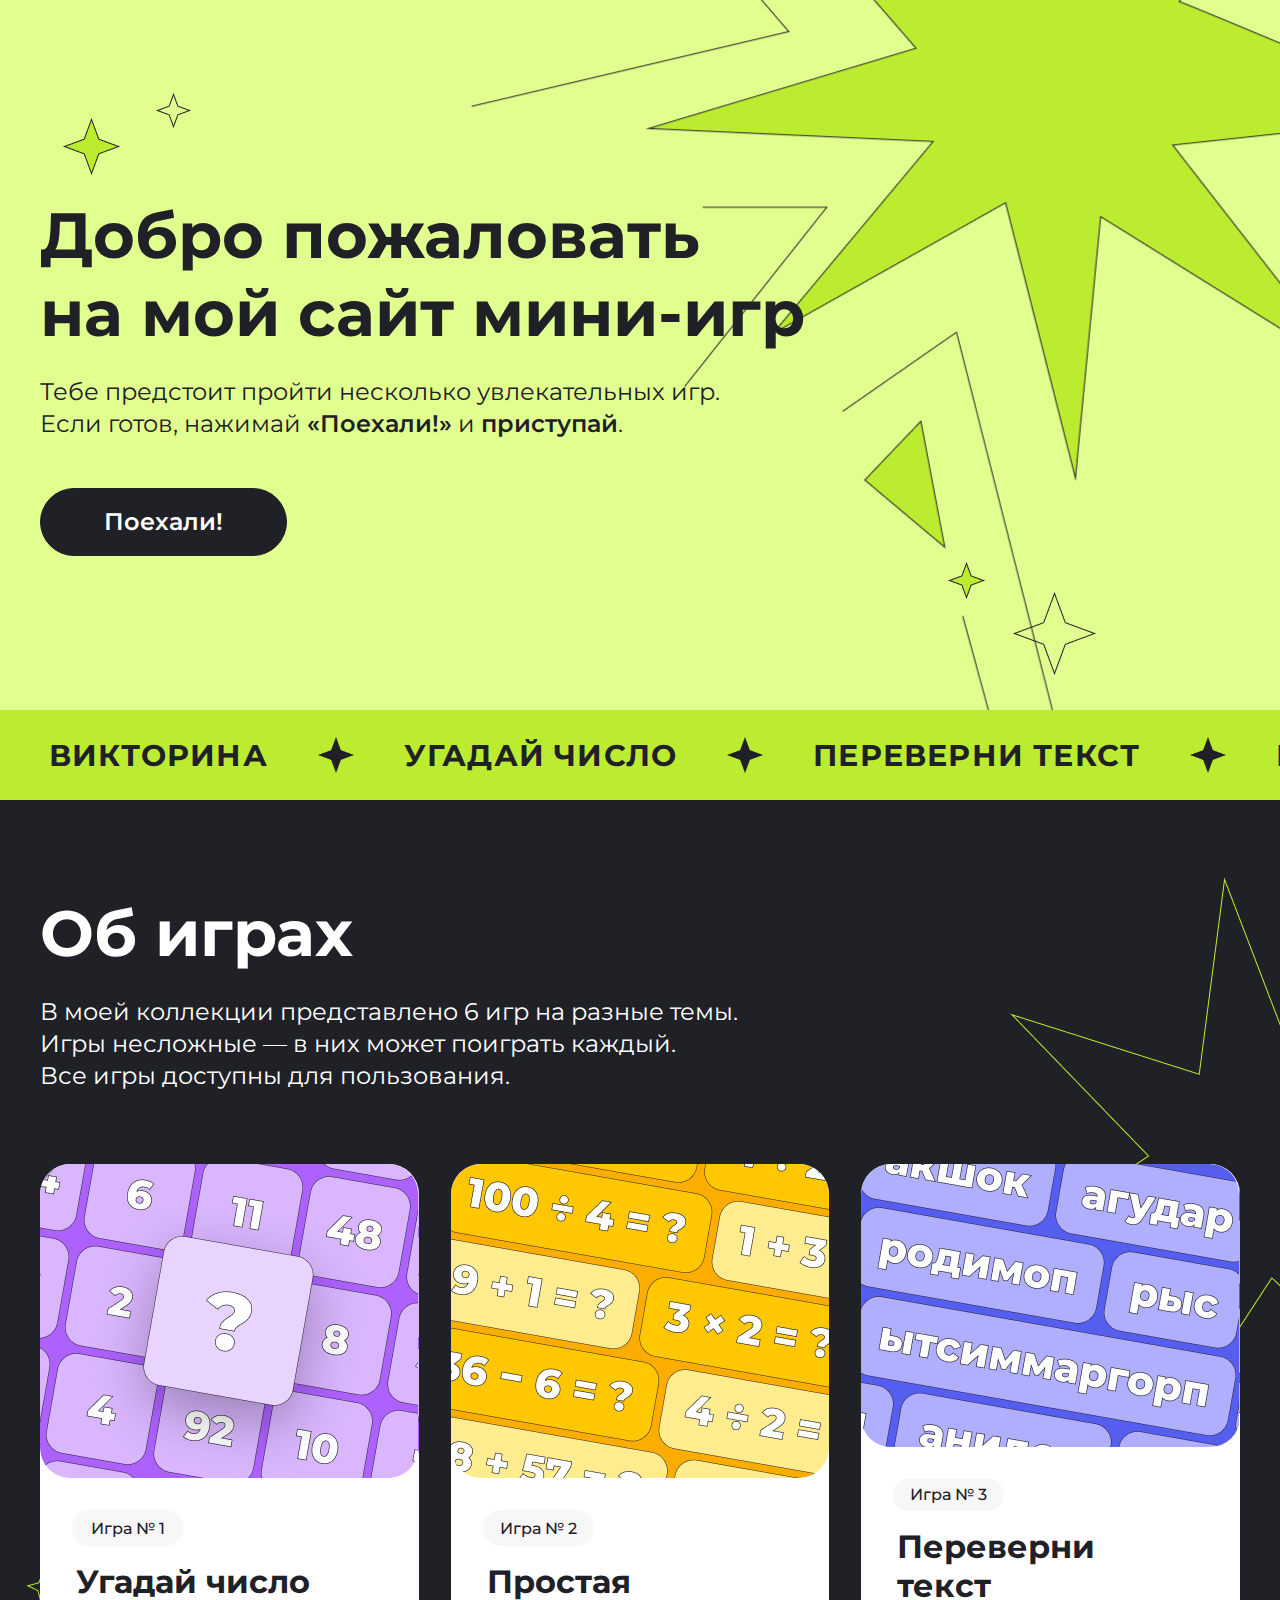
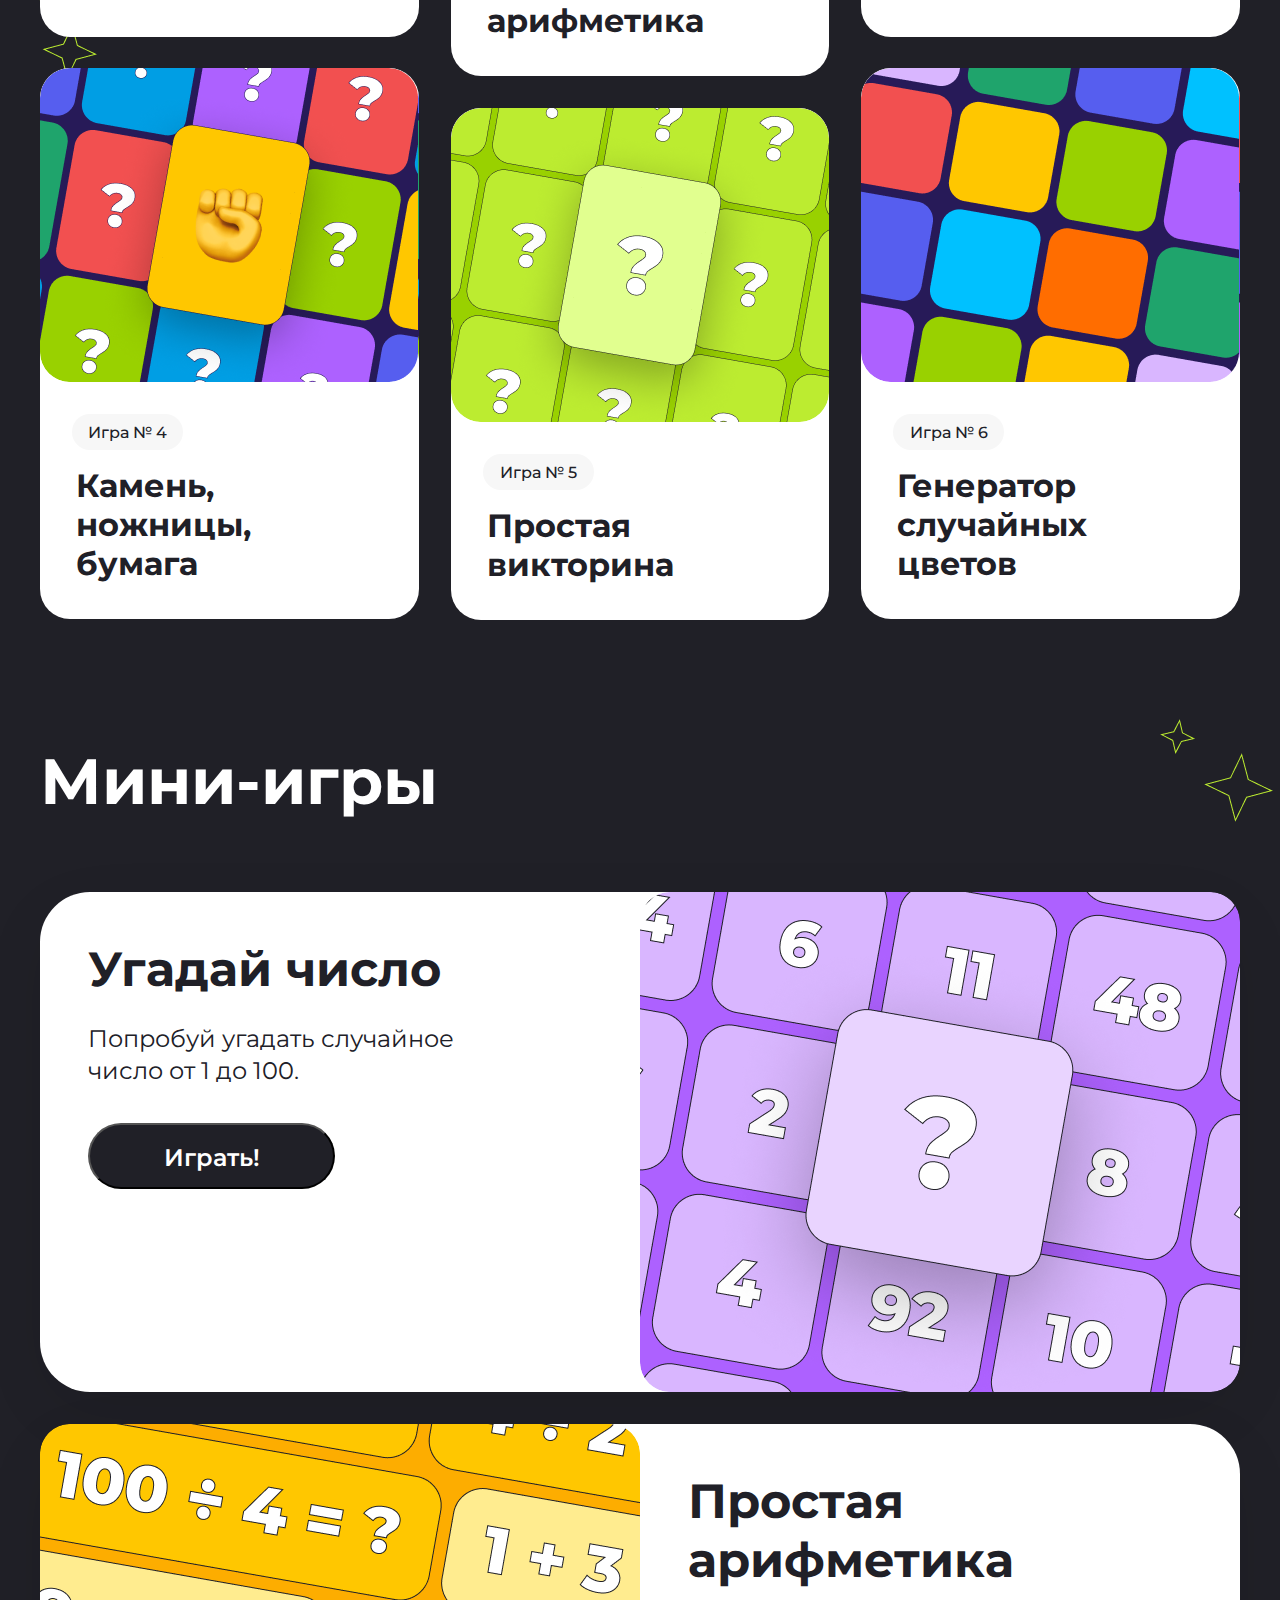
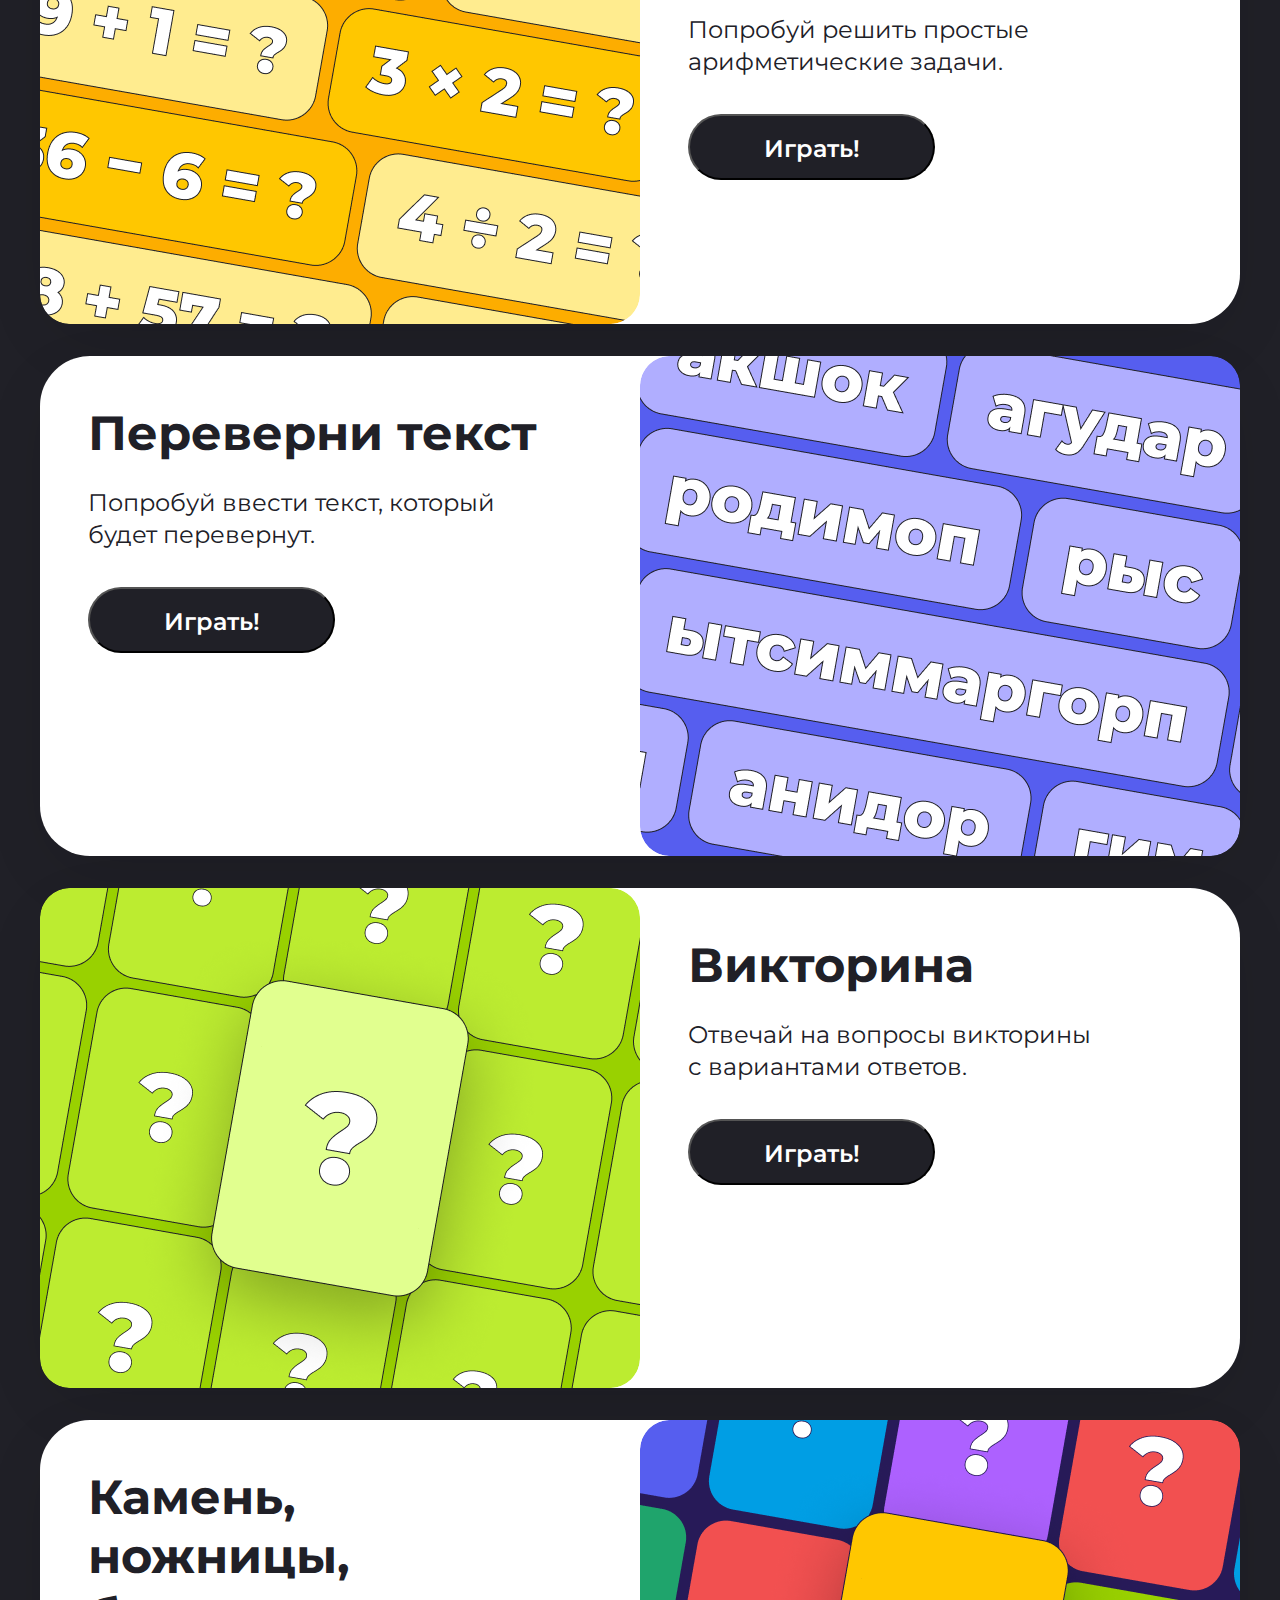
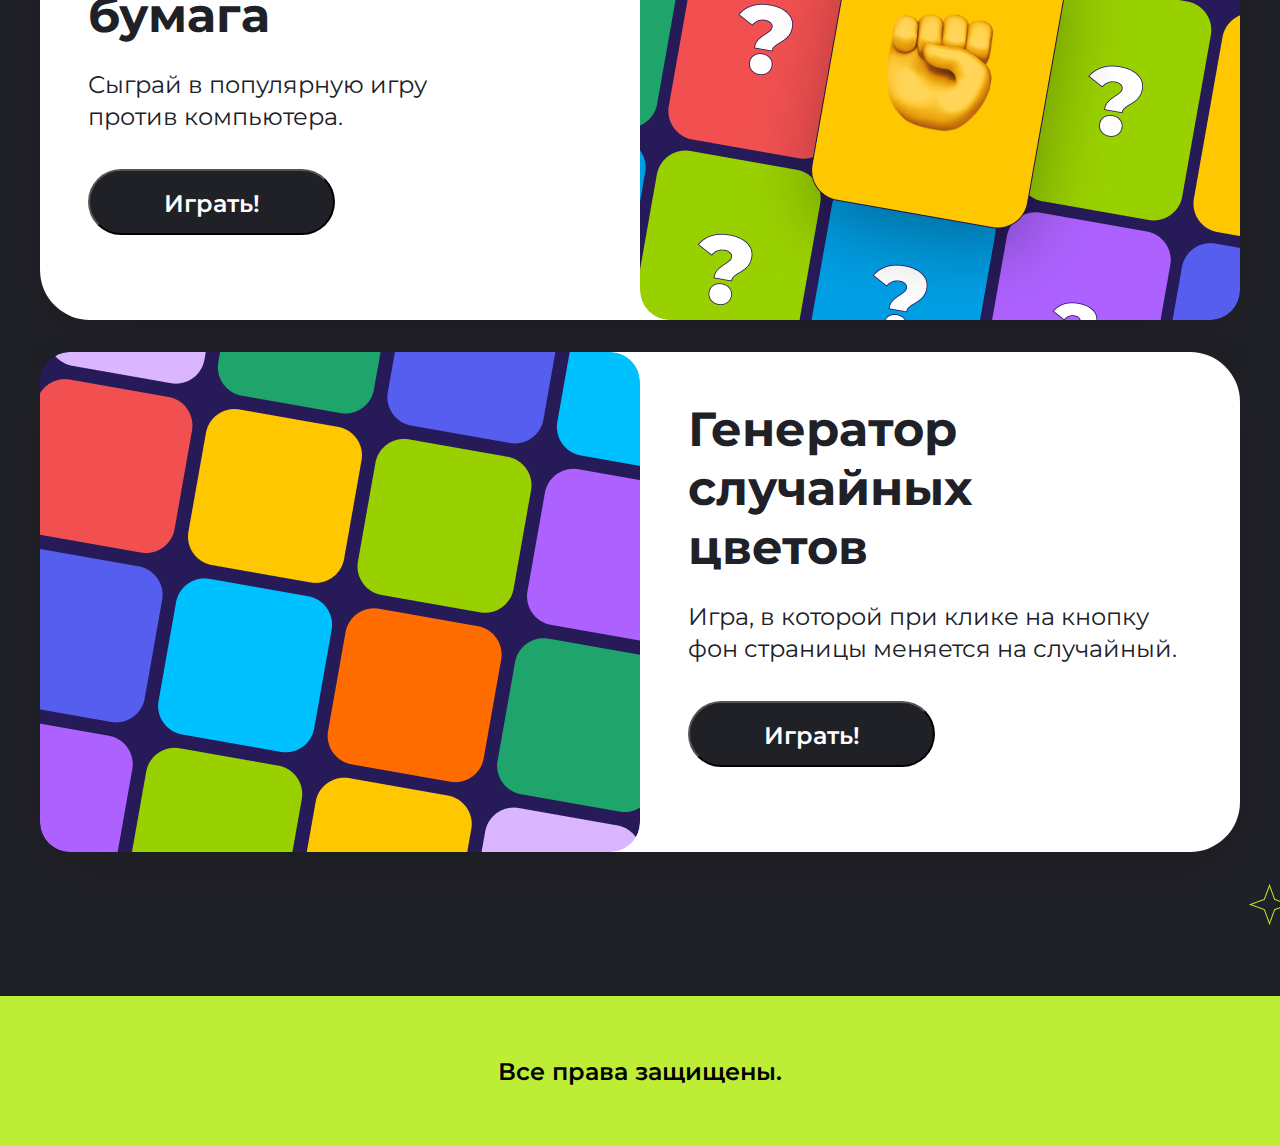
==== commit e465275a: "Доработал замечания, указанные наставником" ====
--- a/index.html
+++ b/index.html
@@ -83,12 +83,12 @@
                 <div class="games__number">Игра № 3</div>
                 <div class="games__name">Переверни текст</div>
             </a>
-            <a class="games__card games__card_4 games__card_top" href="#game4">
+            <a class="games__card games__card_4 games__card_top" href="#game5">
                 <div class="games__image games__image_4"></div>
                 <div class="games__number">Игра № 4</div>
                 <div class="games__name">Камень, ножницы, бумага</div>
             </a>
-            <a class="games__card games__card_5" href="#game5">
+            <a class="games__card games__card_5" href="#game4">
                 <div class="games__image games__image_5"></div>
                 <div class="games__number">Игра № 5</div>
                 <div class="games__name">Простая викторина</div>
@@ -112,12 +112,12 @@
                 <p class="card__description">Попробуй угадать случайное <br class="card__desktop-br">число от 1 до 100.</p>
                 <button class="card__button">Играть!</button>
             </div>
-            <img class="card__image" src="./img/card1.png" alt="Угадай число">
+            <img class="card__image" src="./img/cardone.png" alt="Угадай число">
         </div>
 
         <!-- Карточка 2 -->
         <div class="card" id="game2">
-            <img class="card__image" src="./img/card2.png" alt="Простая арифметика">
+            <img class="card__image" src="./img/cardtwo.png" alt="Простая арифметика">
             <div class="card__content">
                 <h2 class="card__title">Простая арифметика</h2>
                 <p class="card__description">Попробуй решить простые арифметические задачи.</p>
@@ -132,12 +132,12 @@
                 <p class="card__description">Попробуй ввести текст, который <br class="card__desktop-br">будет перевернут.</p>
                 <button class="card__button">Играть!</button>
             </div>
-            <img class="card__image" src="./img/card3.png" alt="Переверни текст">
+            <img class="card__image" src="./img/cardthree.png" alt="Переверни текст">
         </div>
 
         <!-- Карточка 4 -->
         <div class="card" id="game4">
-            <img class="card__image" src="./img/card5.png" alt="Викторина">
+            <img class="card__image" src="./img/cardfive.png" alt="Викторина">
             <div class="card__content">
                 <h2 class="card__title">Викторина</h2>
                 <p class="card__description">Отвечай на вопросы викторины<br class="card__desktop-br"> с вариантами ответов.</p>
@@ -152,12 +152,12 @@
                 <p class="card__description">Сыграй в популярную игру <br class="card__desktop-br"> <br class="card__mobile-br">против компьютера.</p>
                 <button class="card__button">Играть!</button>
             </div>
-            <img class="card__image" src="./img/card4.png" alt="Камень, ножницы, бумага">
+            <img class="card__image" src="./img/cardfour.png" alt="Камень, ножницы, бумага">
         </div>
 
         <!-- Карточка 6 -->
         <div class="card" id="game6">
-            <img class="card__image" src="./img/card6.png" alt="Генератор случайных цветов">
+            <img class="card__image" src="./img/cardsix.png" alt="Генератор случайных цветов">
             <div class="card__content">
                 <h2 class="card__title">Генератор &#10; случайных &#10; цветов</h2>
                 <p class="card__description">Игра, в которой при клике <br class="card__mobile-br"> на кнопку <br class="card__desktop-br"> фон страницы <br class="card__mobile-br">меняется на случайный.</p>
@@ -176,6 +176,10 @@
 <script src="script.js"></script>
 <script src="guess-number.js"></script>
 <script src="arithmetic-game.js"></script>
+<script src="flip-text.js"></script>
+<script src="quiz-games.js"></script>
+<script src="rock-paper-scissors.js"></script>
+<script src="random-color-generator.js"></script>
 
 </body>
 
--- a/style.css
+++ b/style.css
@@ -103,12 +103,12 @@
   font-weight: 600;
   line-height: 141.688%;
   cursor: pointer;
+  transition: all 1s;
 }
 
 .top__button:hover {
   color: #202027;
   background: #FFF;
-  transition: all 1s;
 }
 
 .banner {
@@ -207,11 +207,11 @@
   /* Чтобы скругленные углы работали корректно */
   box-sizing: border-box;
   /* Учитываем padding и border в ширине */
+  transition: all 1s;
 }
 
 .games__card:hover {
   transform: scale(1.05);
-  transition: all 1s;
 }
 
 .games__image {
@@ -335,7 +335,7 @@
   justify-content: space-between;
   height: 500px;
   flex-direction: row;
-  transition: transform 0.3s ease, box-shadow 0.3s ease;
+  transition: all 1s; /* Плавный переход для всех свойств */
   /* Плавное увеличение и тень */
   position: relative;
   /* Для z-index */
@@ -346,7 +346,6 @@
   /* Увеличение на 5% */
   z-index: 1;
   /* Поднимаем карточку над другими */
-  transition: all 1s;
   box-shadow: 0px 20px 67px -12px rgba(0, 0, 0, 0.3);
   /* Увеличенная тень */
 }
